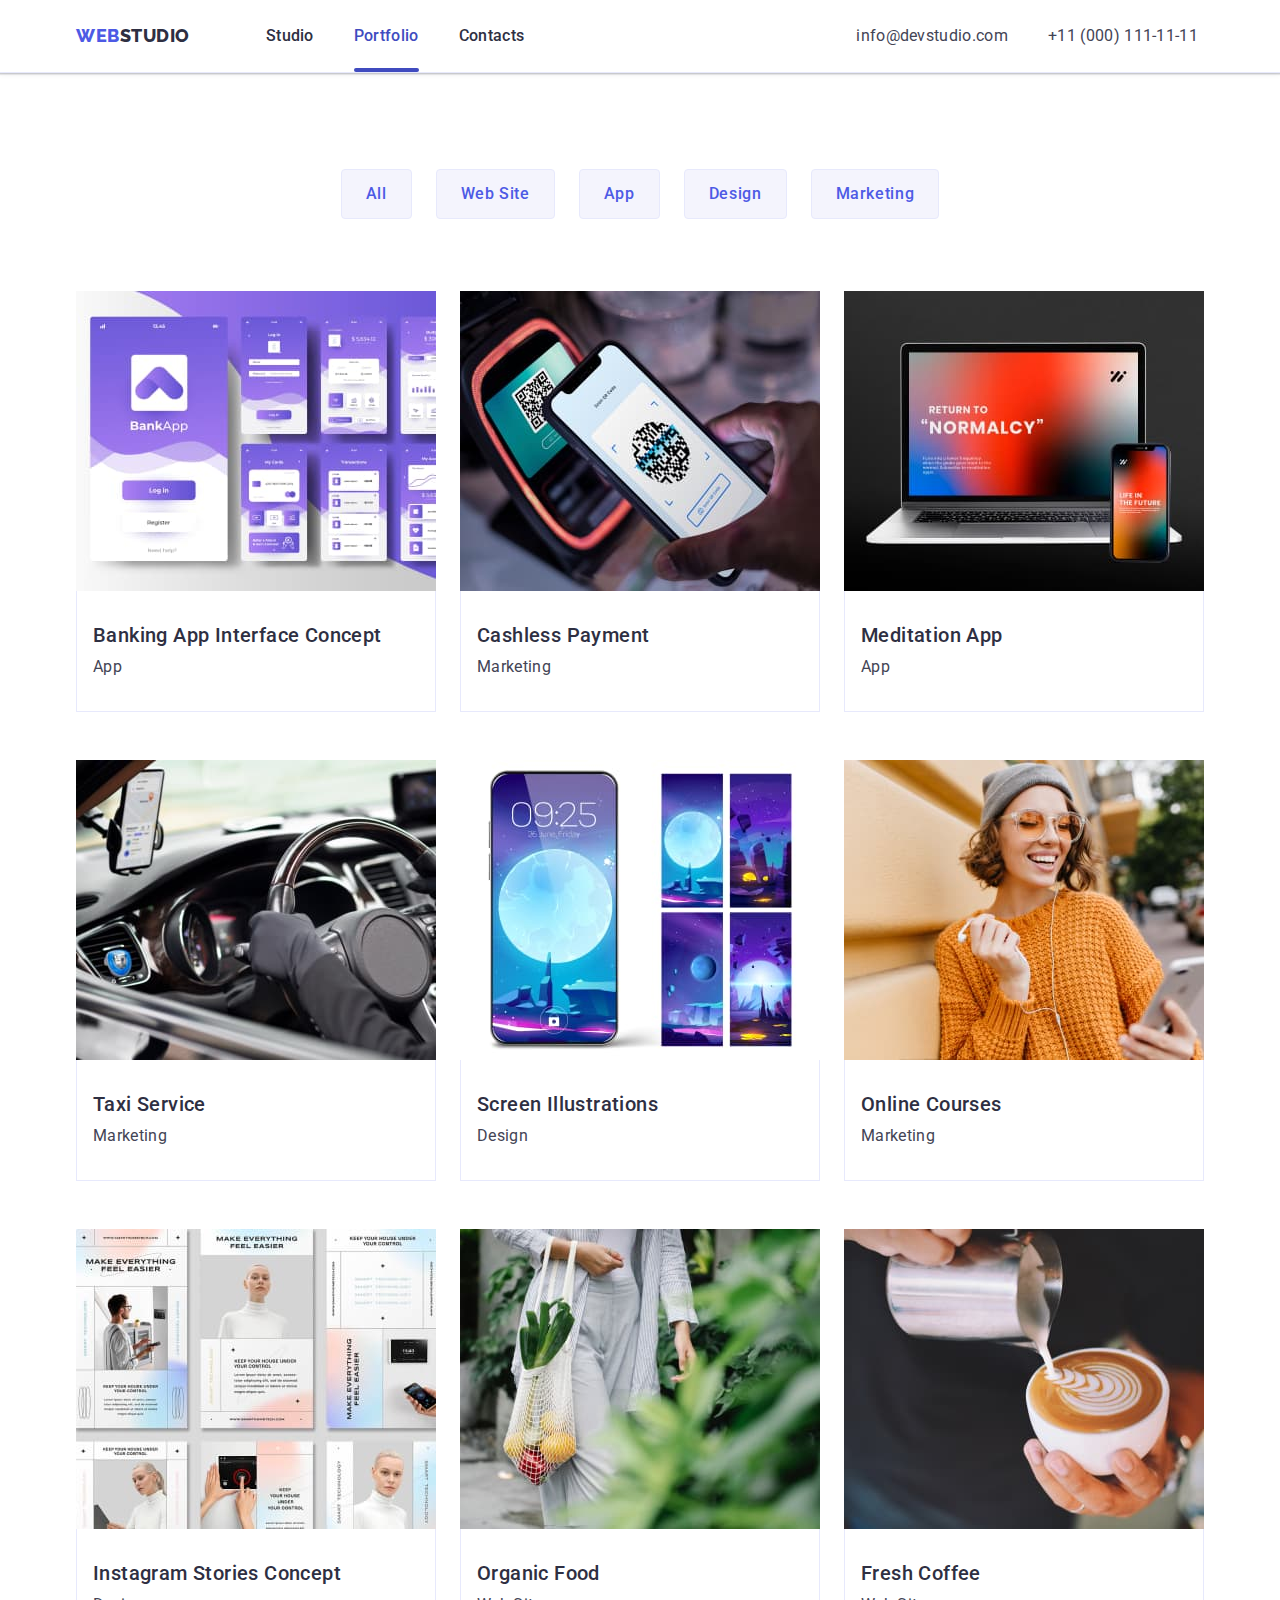
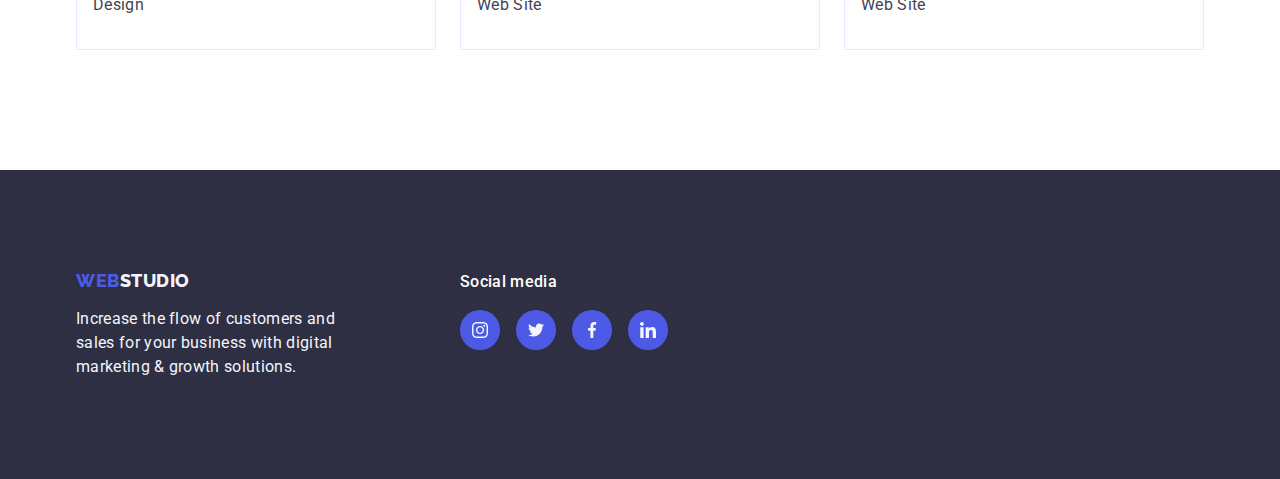
==== portfolio.html @ 92e63051 "Initial commit" ====
<!DOCTYPE html>
<html lang="en">
  <head>
    <meta charset="UTF-8" />
    <meta http-equiv="X-UA-Compatible" content="IE=edge" />
    <meta name="viewport" content="width=device-width, initial-scale=1.0" />
    <title>WebStudio - Best web studio in US</title>
    <!-- fonts -->
    <link rel="preconnect" href="https://fonts.googleapis.com" />
    <link rel="preconnect" href="https://fonts.gstatic.com" crossorigin />
    <link
      rel="stylesheet"
      href="https://cdn.jsdelivr.net/npm/modern-normalize@1.1.0/modern-normalize.min.css"
    />
    <link
      href="https://fonts.googleapis.com/css2?family=Raleway:wght@800&family=Roboto:wght@400;500;700;900&display=swap"
      rel="stylesheet"
    />
    <link rel="stylesheet" href="./css/styles.css" />
  </head>

  <body class="body">
    <!-- header -->

    <header class="header">
      <div class="container header-container">
        <nav class="nav-header">
          <a class="logo link header-logo" href="./index.html"
            >Web<span class="logo-light">Studio</span></a
          >
          <!-- top menu -->

          <ul class="header-list list">
            <li class="header-item">
              <a class="header-link link" href="./index.html">Studio</a>
            </li>

            <li class="header-item">
              <a class="header-link current link" href="./portfolio.html"
                >Portfolio</a
              >
            </li>
            <li class="header-item">
              <a class="header-link link" href="">Contacts</a>
            </li>
          </ul>
        </nav>
        <!-- contacts -->
        <address class="header-contact">
          <ul class="list contact-list">
            <li>
              <a class="header-contact link" href="mailto:info@devstudio.com"
                >info@devstudio.com</a
              >
            </li>
            <li>
              <a class="header-contact link" href="tel:+110001111111"
                >+11 (000) 111-11-11</a
              >
            </li>
          </ul>
        </address>
      </div>
    </header>

    <!-- main -->

    <main>
      <section class="portfolio-section">
        <div class="container">
          <h1 hidden class="filter-head">Web Studio portfolio</h1>
          <!-- btn section -->

          <ul class="list filters-list">
            <li>
              <button class="filters-btn" type="button">All</button>
            </li>
            <li>
              <button class="filters-btn" type="button">Web Site</button>
            </li>
            <li>
              <button class="filters-btn" type="button">App</button>
            </li>
            <li>
              <button class="filters-btn" type="button">Design</button>
            </li>
            <li>
              <button class="filters-btn" type="button">Marketing</button>
            </li>
          </ul>

          <!-- row1 -->

          <ul class="row-list list">
            <li class="row-item">
              <a class="link portfolio-row-link" href="">
                <div class="portfolio-box">
                  <img
                    src="./images/portfolio/row1/banking-app.jpg"
                    alt="Banking App"
                    width="360"
                    height="300"
                  />
                  <div class="overlay-portfolio">
                    <p class="portfolio-slide-text">
                      14 Stylish and User-Friendly App Design Concepts · Task
                      Manager App · Calorie Tracker App · Exotic Fruit Ecommerce App
                      · Cloud Storage App
                    </p>
                  </div>
                </div>
                <div class="portfolio-item">
                  <h2 class="section-undertitle">
                    Banking App Interface Concept
                  </h2>
                  <p class="section-paragraph">App</p>
                </div>
              </a>
            </li>
            <li class="row-item">
              <a class="link portfolio-row-link" href="">
                <div class="portfolio-box">
                  <img
                    src="./images/portfolio/row1/cashless-pay.jpg"
                    alt="Cashless Payment"
                    width="360"
                    height="300"
                  />
                  <div class="overlay-portfolio">
                    <p class="portfolio-slide-text">
                      14 Stylish and User-Friendly App Design Concepts · Task
                      Manager App · Calorie Tracker App · Exotic Fruit Ecommerce App
                      · Cloud Storage App
                    </p>
                  </div>
                </div>
                <div class="portfolio-item">
                  <h2 class="section-undertitle">Cashless Payment</h2>
                  <p class="section-paragraph">Marketing</p>
                </div>
              </a>
            </li>
            <li class="row-item">
              <a class="link portfolio-row-link" href="">
                <div class="portfolio-box">
                  <img
                    src="./images/portfolio/row1/meditation.jpg"
                    alt="Meditation App"
                    width="360"
                    height="300"
                  />
                  <div class="overlay-portfolio">
                    <p class="portfolio-slide-text">
                      14 Stylish and User-Friendly App Design Concepts · Task
                      Manager App · Calorie Tracker App · Exotic Fruit Ecommerce App
                      · Cloud Storage App
                    </p>
                  </div>
                </div>
                <div class="portfolio-item">
                  <h2 class="section-undertitle">Meditation App</h2>
                  <p class="section-paragraph">App</p>
                </div>
              </a>
            </li>

            <!-- row2 -->

            <li class="row-item">
              <a class="link portfolio-row-link" href="">
                <div class="portfolio-box">
                  <img
                    src="./images/portfolio/row2/img-taxi.jpg"
                    alt="Taxi Service"
                    width="360"
                    height="300"
                  />
                  <div class="overlay-portfolio">
                    <p class="portfolio-slide-text">
                      14 Stylish and User-Friendly App Design Concepts · Task
                      Manager App · Calorie Tracker App · Exotic Fruit Ecommerce App
                      · Cloud Storage App
                    </p>
                  </div>
                </div>
                <div class="portfolio-item">
                  <h2 class="section-undertitle">Taxi Service</h2>
                  <p class="section-paragraph">Marketing</p>
                </div>
              </a>
            </li>
            <li class="row-item">
              <a class="link portfolio-row-link" href="">
                <div class="portfolio-box">
                  <img
                    src="./images/portfolio/row2/img-screen-illustrations.jpg"
                    alt="Screen Illustrations"
                    width="360"
                    height="300"
                  />
                  <div class="overlay-portfolio">
                    <p class="portfolio-slide-text">
                      14 Stylish and User-Friendly App Design Concepts · Task
                      Manager App · Calorie Tracker App · Exotic Fruit Ecommerce App
                      · Cloud Storage App
                    </p>
                  </div>
                </div>
                <div class="portfolio-item">
                  <h2 class="section-undertitle">Screen Illustrations</h2>
                  <p class="section-paragraph">Design</p>
                </div>
              </a>
            </li>
            <li class="row-item">
              <a class="link portfolio-row-link" href="">
                <div class="portfolio-box">
                  <img
                    src="./images/portfolio/row2/img-online-courses.jpg"
                    alt="Online Courses"
                    width="360"
                    height="300"
                  />
                  <div class="overlay-portfolio">
                    <p class="portfolio-slide-text">
                      14 Stylish and User-Friendly App Design Concepts · Task
                      Manager App · Calorie Tracker App · Exotic Fruit Ecommerce App
                      · Cloud Storage App
                    </p>
                  </div>
                </div>
                <div class="portfolio-item">
                  <h2 class="section-undertitle">Online Courses</h2>
                  <p class="section-paragraph">Marketing</p>
                </div>
              </a>
            </li>

            <!-- row3 -->

            <li class="row-item">
              <a class="link portfolio-row-link" href="">
                <div class="portfolio-box">
                  <img
                    src="./images/portfolio/row3/img-instagram.jpg"
                    alt="Instagram Stories"
                    width="360"
                    height="300"
                  />
                  <div class="overlay-portfolio">
                    <p class="portfolio-slide-text">
                      14 Stylish and User-Friendly App Design Concepts · Task
                      Manager App · Calorie Tracker App · Exotic Fruit Ecommerce App
                      · Cloud Storage App
                    </p>
                  </div>
                <div class="portfolio-item">
                  <h2 class="section-undertitle">Instagram Stories Concept</h2>
                  <p class="section-paragraph">Design</p>
                </div>
              </a>
            </li>
            <li class="row-item">
              <a class="link portfolio-row-link" href="">
                <div class="portfolio-box">
                  <img
                    src="./images/portfolio/row3/img-organic-food.jpg"
                    alt="Organic Food"
                    width="360"
                    height="300"
                  />
                  <div class="overlay-portfolio">
                    <p class="portfolio-slide-text">
                      14 Stylish and User-Friendly App Design Concepts · Task
                      Manager App · Calorie Tracker App · Exotic Fruit Ecommerce App
                      · Cloud Storage App
                    </p>
                  </div>
                </div>
                <div class="portfolio-item">
                  <h2 class="section-undertitle">Organic Food</h2>
                  <p class="section-paragraph">Web Site</p>
                </div>
              </a>
            </li>
            <li class="row-item">
              <a class="link portfolio-row-link" href="">
                <div class="portfolio-box">
                  <img
                    src="./images/portfolio/row3/img-frash-coffee.jpg"
                    alt="Fresh Coffee"
                    width="360"
                    height="300"
                  />
                  <div class="overlay-portfolio">
                    <p class="portfolio-slide-text">
                      14 Stylish and User-Friendly App Design Concepts · Task
                      Manager App · Calorie Tracker App · Exotic Fruit Ecommerce App
                      · Cloud Storage App
                    </p>
                  </div>
                </div>
                <div class="portfolio-item">
                  <h2 class="section-undertitle">Fresh Coffee</h2>
                  <p class="section-paragraph">Web Site</p>
                </div>
              </a>
            </li>
          </ul>
        </div>
      </section>
    </main>

    <!-- footer -->

    <footer class="footer-main">
      <div class="container footer-container">
        <div class="footer-text">
          <a class="logo link footer-logo" href="./index.html"
            >Web<span class="logo-dark">Studio</span></a
          >
          <p class="footer-paragraph">
            Increase the flow of customers and sales for your business with
            digital marketing & growth solutions.
          </p>
        </div>
        <div class="footer-media">
          <p class="social-media-title">Social media</p>

          <ul class="social-footer-list list">
            <li class="social-items">
              <a
                class="social-link link social-link-footer"
                href=""
                aria-label="instagram icon"
              >
                <svg class="social-icon" width="16" height="16">
                  <use href="/images/icons.svg#instagram"></use>
                </svg>
              </a>
            </li>
            <li class="social-items">
              <a
                class="social-link link social-link-footer"
                href=""
                aria-label="twitter icon"
              >
                <svg class="social-icon" width="16" height="16">
                  <use href="/images/icons.svg#twitter"></use>
                </svg>
              </a>
            </li>
            <li class="social-items">
              <a
                class="social-link link social-link-footer"
                href=""
                aria-label="facebook icon"
              >
                <svg class="social-icon" width="16" height="16">
                  <use href="/images/icons.svg#facebook"></use>
                </svg>
              </a>
            </li>
            <li class="social-items">
              <a
                class="social-link link social-link-footer"
                href=""
                aria-label="linkedin icon"
              >
                <svg class="social-icon" width="16" height="16">
                  <use href="/images/icons.svg#linkedin"></use>
                </svg>
              </a>
            </li>
          </ul>
        </div>
      </div>
    </footer>
  </body>
</html>
---- css/styles.css ----
:root {
  --primary-font: roboto, sans-serif;
  --secondary-font: raleway, sans-serif;
  --main-text-color: #2e2f42;
  --secondary-text-color: #434455;
  --accent-text-color: #404bbf;
  --portfolo-btn-border: #e7e9fc;
  --btn-background-color: #4d5ae5;
  --accent-btn-text-color: #f4f4fd;
  --slow: 250ms;
  --animation: cubic-bezier(0.4, 0, 0.2, 1);
}

/* Reset */

h1,
h2,
h3,
h4,
h5,
h6,
p {
  margin: 0;
  font-size: unset;
}
.link {
  text-decoration: none;
  color: currentColor;
}
.list {
  margin: 0;
  padding: 0;
  list-style: none;
}
img {
  display: block;
  max-width: 100%;
  height: auto;
}

/* Reset end */

/* base styles */
.body {
  font-family: 'Roboto', sans-serif;
  font-weight: 500;
  font-size: 16px;
  line-height: 1.37;
  color: var(--secondary-text-color);
  background-color: white;
}

.container {
  width: 1158px;
  padding: 0 15px;
  margin-top: 0;
  margin-bottom: 0;
  margin-left: auto;
  margin-right: auto;
}

.section-title {
  font-weight: 700;
  font-size: 36px;
  line-height: 1.11;
  text-align: center;
  letter-spacing: 0.02em;
  text-transform: capitalize;
  color: var(--main-text-color);
}

.section-undertitle {
  font-weight: 500;
  margin-bottom: 8px;
  font-size: 20px;
  line-height: 1.2;
  letter-spacing: 0.02em;
  color: var(--main-text-color);
}
.section-paragraph {
  font-weight: 400;
  font-size: 16px;
  line-height: 1.5;
  letter-spacing: 0.02em;
  color: var(--secondary-text-color);
}
/* base styles end */

/* header */

.header {
  border-bottom: 1px solid #e7e9fc;
  box-shadow: 0px 2px 1px rgba(46, 47, 66, 0.08),
    0px 1px 1px rgba(46, 47, 66, 0.16), 0px 1px 6px rgba(46, 47, 66, 0.08);
}

.header-container {
  display: flex;
  align-items: center;
}
.nav-header {
  display: flex;
  align-items: center;
}

.logo {
  font-family: 'Raleway', sans-serif;

  font-weight: 800;
  font-size: 18px;
  line-height: 1.17;

  letter-spacing: 0.03em;
  text-transform: uppercase;
  color: var(--btn-background-color);
}

.header-logo {
  margin-right: 76px;
  padding: 24px 0;
}

.logo-light {
  color: var(--main-text-color);
}
.logo-dark {
  color: #f4f4fd;
}

.header-list {
  display: flex;
  gap: 40px;
  margin-right: 332px;
}

.header-link {
  position: relative;

  padding: 24px 0;
  display: block;

  line-height: 1.5;
  letter-spacing: 0.02em;

  color: var(--main-text-color);

  transition: color var(--slow) var(--animation);
}
.current,
.header-link:hover,
.header-link:focus {
  color: var(--accent-text-color);
}

.header-link::after {
  content: '';
  position: absolute;
  bottom: 0;
  left: 0;
  display: block;
  width: 100%;
  height: 4px;
  border-radius: 2px;
  background-color: transparent;

  transition: background-color var(--slow) var(--animation);
}

.current.header-link::after
{
  background-color: var(--accent-text-color);
}

.header-contact {
  font-family: var(--primary-font);
  font-style: normal;
  font-weight: 400;
  font-size: 16px;
  line-height: 1.5;
  letter-spacing: 0.02em;

  color: var(--secondary-text-color);

  transition: color var(--slow) var(--animation);
}

.contact-list {
  display: flex;
  gap: 40px;
}

.header-contact:hover,
.header-contact:focus {
  color: var(--accent-text-color);
}

/* hero */
.hero-section {
  max-width: 1440px;
  margin-left: auto;
  margin-right: auto;
  padding-top: 188px;
  padding-bottom: 188px;

  background-repeat: no-repeat;
  background-position: center;
  background-size: cover;
  background-image: linear-gradient(
      rgba(46, 47, 66, 0.7),
      rgba(46, 47, 66, 0.7)
    ),
    url(../images/hero-section/people-office.jpg);
}

.hero-head {
  font-weight: 700;
  font-size: 56px;
  line-height: 1.07;
  letter-spacing: 0.02em;

  display: block;
  text-align: center;
  max-width: 496px;
  margin-left: auto;
  margin-right: auto;
  margin-bottom: 48px;

  color: white;
}

.hero-btn {
  font-family: inherit;
  font-weight: 500;
  font-size: 16px;
  line-height: 1.5;
  letter-spacing: 0.04em;

  display: block;
  min-width: 169px;
  min-height: 56px;
  padding: 16px 32px;
  margin-left: auto;
  margin-right: auto;

  color: white;
  background: var(--btn-background-color);
  cursor: pointer;
  border-radius: 4px;
  border: none;

  transition: background-color var(--slow) var(--animation),
    box-shadow var(--slow) var(--animation),
    border-radius var(--slow) var(--animation);
}
.hero-btn:hover,
.hero-btn:focus {
  background-color: var(--accent-text-color);
  box-shadow: 0px 4px 4px rgba(0, 0, 0, 0.15);
  border-radius: 4px;
}

/* features */
.features-title {
  margin-bottom: 8px;
}
.section-features {
  padding: 120px 0;
}
.features-list {
  display: flex;
  gap: 24px;
}
.features-item {
  width: 264px;
}

.features-link {
  display: flex;
  width: 264px;
  height: 112px;
  background: #f4f4fd;
  border-radius: 4px;
  margin-bottom: 8px;
  align-items: center;
  justify-content: center;
}

/* what are  */

.what-are-section {
  padding-bottom: 120px;
}
.what-are-title {
  margin-bottom: 72px;
}

.what-are-list {
  display: flex;
  gap: 24px;
}

.what-are-item {
  width: calc((100%- (24px * 2)) / 3);
}

/* our team */

.team-section {
  background-color: #f4f4fd;
  padding-top: 120px;
  padding-bottom: 120px;
}

.team-title {
  margin-bottom: 72px;
}

.team-list {
  display: flex;
  gap: 24px;

  width: calc((100%- (24 * 3)) / 4);
}
.team-item {
  background-color: white;
  border-radius: 0px 0px 4px 4px;
  box-shadow: 0px 1px 6px rgba(46, 47, 66, 0.08),
    0px 1px 1px rgba(46, 47, 66, 0.16), 0px 2px 1px rgba(46, 47, 66, 0.08);
  border-radius: 0px 0px 4px 4px;
}
.team-head {
  text-align: center;
}
.team-paragraph {
  text-align: center;
  margin-bottom: 8px;
}

.team-person {
  padding: 32px 0;
}

.social-list {
  display: flex;
  gap: 24px;
  justify-content: center;
}

.social-link {
  display: flex;
  justify-content: center;
  align-items: center;
  width: 40px;
  height: 40px;
  border-radius: 50%;
  background-color: var(--btn-background-color);
  color: var(--accent-btn-text-color);

  transition: background-color var(--slow) var(--animation),
  border-color var(--slow) var(--animation);
}

.social-link-team:hover,
.social-link-team:focus {
  background-color: var(--accent-text-color);
  border-color: var(--accent-text-color);
}

.social-icon {
  fill: currentColor;
}

/* customers */

.customers-section {
  padding-top: 120px;
  padding-bottom: 120px;
}

.customers-title {
  line-height: 1.1;
  margin-bottom: 72px;
}
.customers-list {
  display: flex;
  justify-content: center;
  align-items: center;
  gap: 24px;
}
.customers-item {
  width: calc((100% - 120px) / 6);
  height: 88px;
}
.customers-link {
  display: flex;
  justify-content: center;
  align-items: center;

  height: 88px;
  border: 1px solid #8e8f99;
  border-radius: 4px;
  border: 1px solid #8e8f99;
  border-radius: 4px;
  color: #8e8f99;

  transition: color var(--slow) var(--animation),
  border-color var(--slow) var(--animation);
}

.customers-link:hover,
.customers-link:focus {
  color: var(--accent-text-color);
  border-color: var(--accent-text-color);
}

.customer-icon {
  fill: currentColor;
}

/* footer */
.footer-main {
  background-color: var(--main-text-color);
  padding-bottom: 100px;
  padding-top: 100px;
}

.footer-text {
  margin-right: 120px;
}

.footer-container {
  display: flex;
  align-items: baseline;
}

.footer-logo {
  display: inline-block;

  margin-bottom: 16px;
}
.footer-paragraph {
  font-weight: 400;
  font-size: 16px;
  line-height: 1.5;
  letter-spacing: 0.02em;
  color: var(--accent-btn-text-color);
  width: 264px;
  display: block;
}

.footer-media {
  width: 208px;
  display: block;
}
.social-media-title {
  font-weight: 500;
  font-size: 16px;
  line-height: 1.5;
  letter-spacing: 0.02em;
  color: #ffffff;
  margin-bottom: 16px;
}

.social-footer-list {
  display: flex;
  gap: 16px;
  justify-content: center;
}

.social-link-footer {
  
  transition: background-color var(--slow) var(--animation),
  border-color var(--slow) var(--animation);
}

.social-link-footer:hover,
.social-link-footer:focus {
  background-color: #31d0aa;
  border-color: #31d0aa;
}



/* portfolio */

.portfolio-section {
  padding: 96px 0 120px;
}

/* felters */
.filter-head {
  font-size: 16px;
  line-height: 1;
}

.filters-list {
  margin-bottom: 72px;
  display: flex;
  justify-content: center;
  gap: 24px;
  flex-wrap: nowrap;
}
.filters-btn {
  padding: 12px 24px;
  justify-content: center;
  box-sizing: border-box;
  flex-wrap: nowrap;

  font-family: inherit;
  font-weight: 500;
  font-size: 16px;
  line-height: 1.5;
  letter-spacing: 0.04em;

  color: var(--btn-background-color);
  background-color: var(--accent-btn-text-color);

  border: 1px solid var(--portfolo-btn-border);
  border-radius: 4px;

  cursor: pointer;

  transition: color var(--slow) var(--animation),
    background-color var(--slow) var(--animation),
    box-shadow var(--slow) var(--animation),
    border-color  var(--slow) var(--animation);
}

.filters-btn:hover,
.filters-btn:focus {
  background-color: var(--accent-text-color);
  color: white;
  border-color: var(--accent-text-color);
  box-shadow: 0px 3px 1px rgba(0, 0, 0, 0.1), 0px 2px 1px rgba(0, 0, 0, 0.08),
    0px 2px 2px rgba(0, 0, 0, 0.12);
}


/* row list */

.row-list {
  display: flex;
  flex-wrap: wrap;
  row-gap: 48px;
  column-gap: 24px;
}

.row-item {
  max-width: calc((100%- (24px * 2)) / 3);
}

.row-item:hover .overlay-portfolio {
  transform: translateY(0%);
}

.portfolio-item {
  padding: 32px 16px;
  gap: 8px;
  border: 1px solid #e7e9fc;
  border-top: none;
}

.portfolio-box {
  position: relative;
  display: block;
  overflow: hidden;
  
}

.overlay-portfolio {
  position: absolute;
  transform: translateY(100%);
  
  padding: 40px 32px;
  top: 0px;
  left: 0px;
  width: 100%;
  height: 100%;

  background-color: var(--btn-background-color);

  transition: transform var(--slow) var(--animation);
  
}

.portfolio-slide-text {
  

  font-weight: 400;
  font-size: 16px;
  line-height: 1.5;
  letter-spacing: 0.02em;

  color: var(--accent-btn-text-color);

  }

.portfolio-row-link {
  display: block;
  transition: box-shadow var(--slow) var(--animation);
}

.portfolio-row-link:hover {
  box-shadow: 0px 1px 6px rgba(46, 47, 66, 0.08),
    0px 1px 1px rgba(46, 47, 66, 0.16), 0px 2px 1px rgba(46, 47, 66, 0.08);
}

.portfolio-row-link:focus {
  box-shadow: 0px 1px 6px rgba(46, 47, 66, 0.08),
    0px 1px 1px rgba(46, 47, 66, 0.16), 0px 2px 1px rgba(46, 47, 66, 0.08);
}

/* modal-window */
.modal-window-overlay {
  position: fixed;
  top: 0px;
  left: 0px;    
  width: 100%;
  height: 100%; 
   
  opacity: 1;
    
  background-color: rgba(46, 47, 66, 0.4);
  
  
  transition: opacity var(--slow) var(--animation),
    visibility var(--slow) var(--animation);
}

.modal-window-overlay.is-hidden {
  opacity: 0;
  visibility: hidden;
  pointer-events: none;
}

.modal-window {
  width: 408px;
  min-height: 576px;
  position: absolute;
  z-index: 3;
  left: 50%;
  top: 50%;
  transform: translateX(-50%) translateY(-50%) scale(1);
  background-color: #fcfcfc;
  box-shadow: 0px 1px 1px rgba(0, 0, 0, 0.14), 0px 1px 3px rgba(0, 0, 0, 0.12),
    0px 2px 1px rgba(0, 0, 0, 0.2);
  border-radius: 4px;
  
  
  transition: opacity var(--slow) var(--animation),
  visibility var(--slow) var(--animation);

}

.modal-window-overlay.is-hidden.modal-window {
  transition: opacity var(--slow) var(--animation),
    visibility var(--slow) var(--animation);
}

.modal-btn {
 
  position: absolute;
  top: 24px;
  right: 24px;
  width: 24px;
  height: 24px;
  font-size: 0px;

  display: block;
  justify-content: center;
  align-items: center;

  border: 1px solid rgba(0, 0, 0, 0.1);
  border-radius: 50%;
  background-color: #e7e9fc;

  fill: var(--main-text-color);
  cursor: pointer;
}
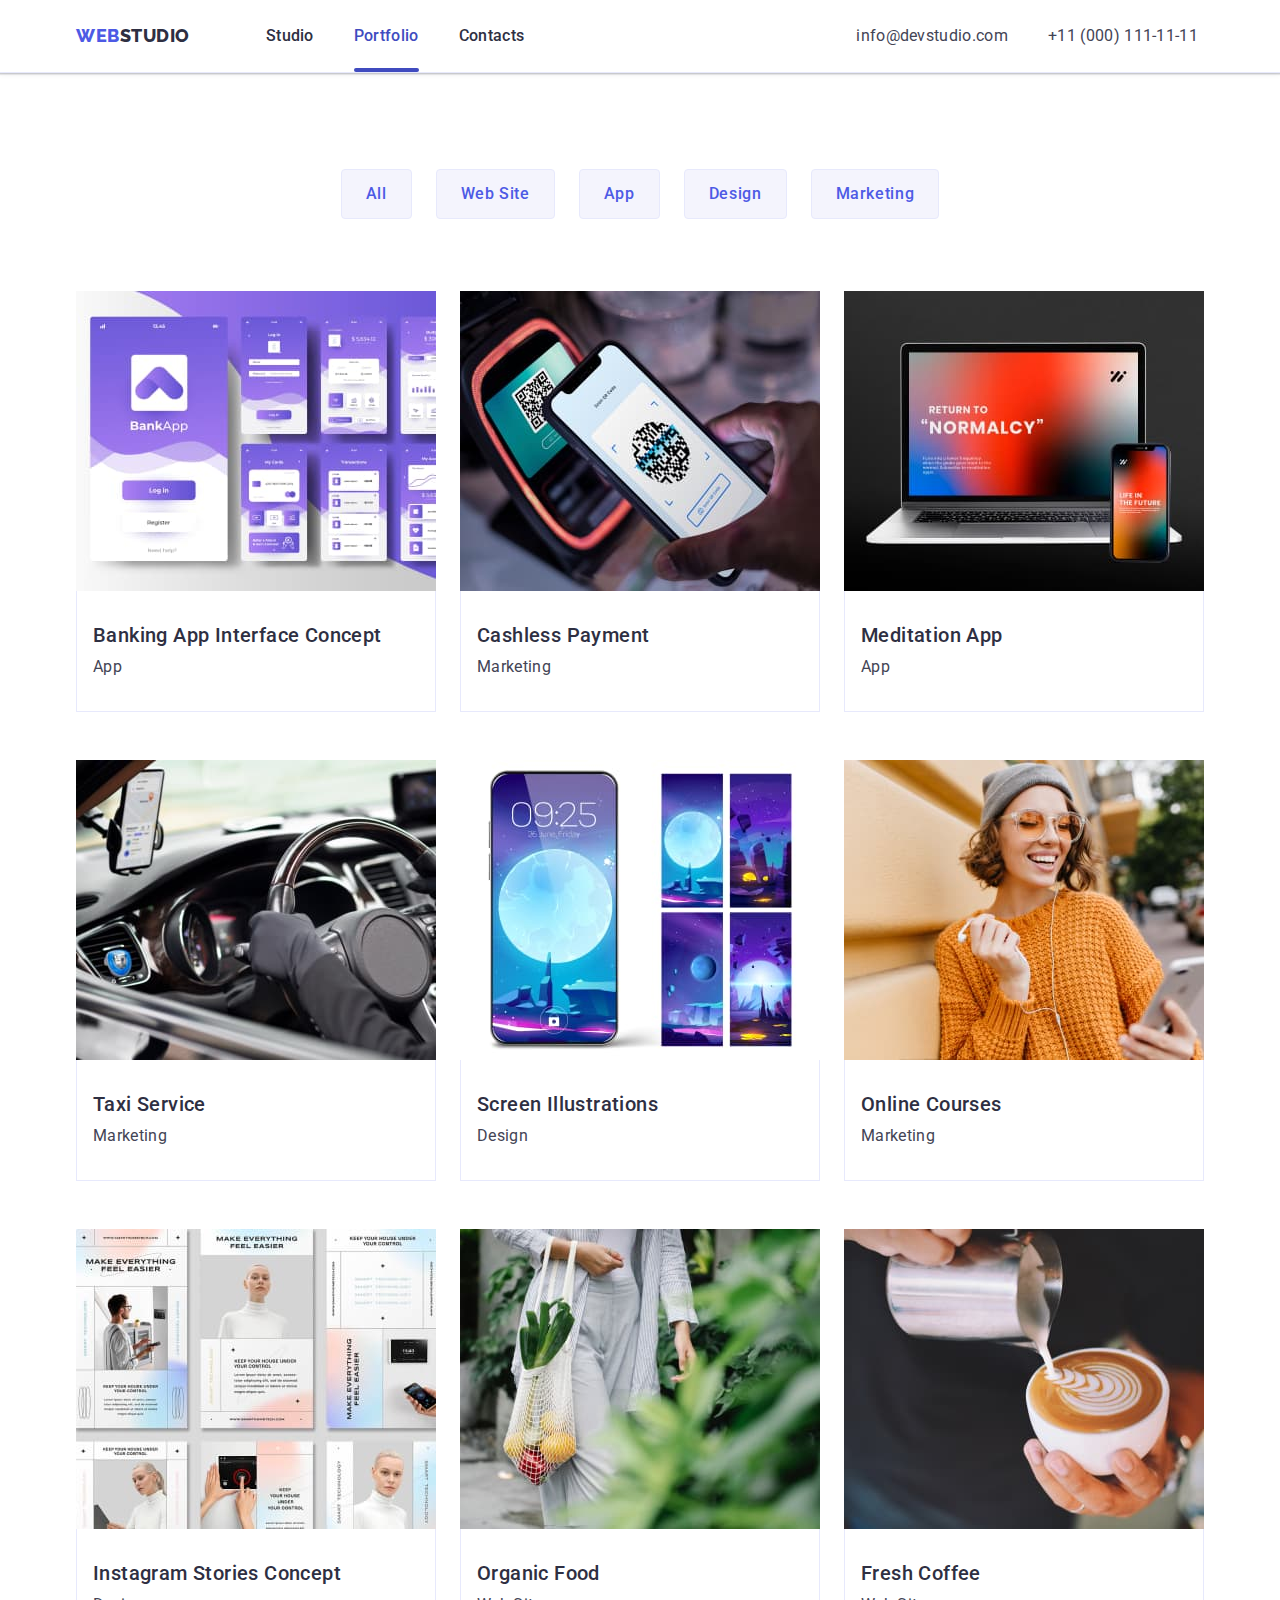
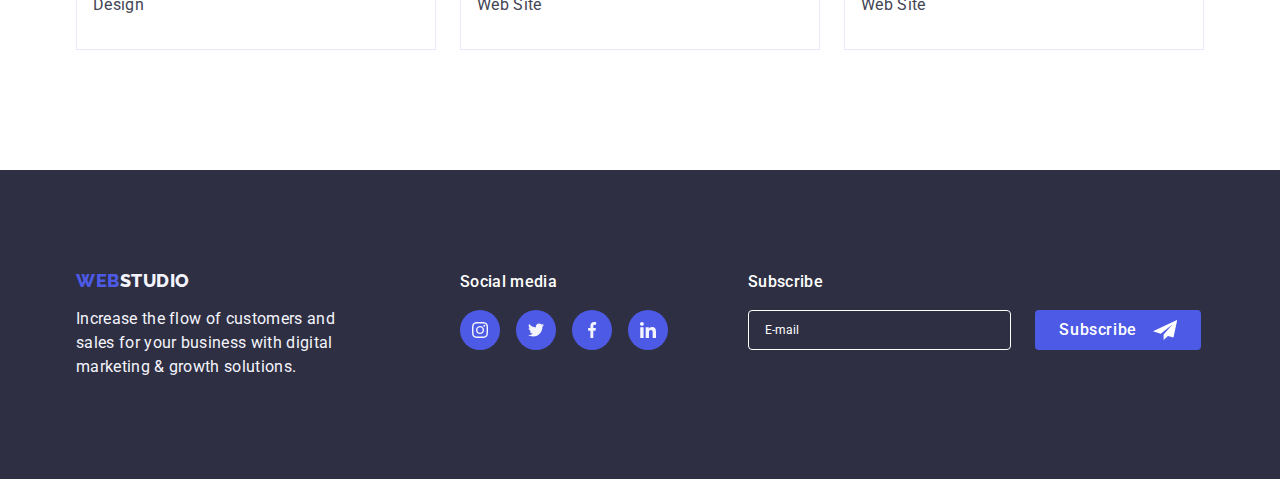
==== commit c9cc0857: "HW6-5" ====
--- a/portfolio.html
+++ b/portfolio.html
@@ -325,7 +325,7 @@
           </p>
         </div>
         <div class="footer-media">
-          <p class="social-media-title">Social media</p>
+          <p class="footer-title">Social media</p>
 
           <ul class="social-footer-list list">
             <li class="social-items">
@@ -374,6 +374,27 @@
             </li>
           </ul>
         </div>
+
+        <div class="subscribe-block">
+                    
+          <form class="subscribe-form" name="subscribe-form">
+
+            <p class="subscribe-title-wrapper">
+              <label class="footer-title" for="subscribe-email" >Subscribe</label>
+            </p>
+            
+            <div class="subscription-form-wrapper">              
+              <input class="subscribe-input" type="email" name="subscribe-email" placeholder="E-mail">
+
+              <button class="general-btn subscribe-btn" type="submit"><span>Subscribe</span>
+                <svg class="subscribe-btn-icon" width="24" height="24">
+                <use href="./images/icons.svg#icon-icon-send"></use>
+              </svg>
+            </button>
+          </div>
+          </form>
+        
+      </div>
       </div>
     </footer>
   </body>
--- a/css/styles.css
+++ b/css/styles.css
@@ -84,6 +84,31 @@
   letter-spacing: 0.02em;
   color: var(--secondary-text-color);
 }
+
+.general-btn {
+  font-family: inherit;
+  font-weight: 500;
+  font-size: 16px;
+  line-height: 1.5;
+  letter-spacing: 0.04em;
+
+  color: white;
+  background: var(--btn-background-color);
+  cursor: pointer;
+  border-radius: 4px;
+  border: none;
+
+  transition: background-color var(--slow) var(--animation),
+    box-shadow var(--slow) var(--animation),
+    border-radius var(--slow) var(--animation);
+}
+.general-btn:hover,
+.general-btn:focus {
+  background-color: var(--accent-text-color);
+  box-shadow: 0px 4px 4px rgba(0, 0, 0, 0.15);
+  border-radius: 4px;
+}
+
 /* base styles end */
 
 /* header */
@@ -166,8 +191,7 @@
   transition: background-color var(--slow) var(--animation);
 }
 
-.current.header-link::after
-{
+.current.header-link::after {
   background-color: var(--accent-text-color);
 }
 
@@ -229,34 +253,12 @@
 }
 
 .hero-btn {
-  font-family: inherit;
-  font-weight: 500;
-  font-size: 16px;
-  line-height: 1.5;
-  letter-spacing: 0.04em;
-
   display: block;
   min-width: 169px;
   min-height: 56px;
   padding: 16px 32px;
   margin-left: auto;
   margin-right: auto;
-
-  color: white;
-  background: var(--btn-background-color);
-  cursor: pointer;
-  border-radius: 4px;
-  border: none;
-
-  transition: background-color var(--slow) var(--animation),
-    box-shadow var(--slow) var(--animation),
-    border-radius var(--slow) var(--animation);
-}
-.hero-btn:hover,
-.hero-btn:focus {
-  background-color: var(--accent-text-color);
-  box-shadow: 0px 4px 4px rgba(0, 0, 0, 0.15);
-  border-radius: 4px;
 }
 
 /* features */
@@ -357,7 +359,7 @@
   color: var(--accent-btn-text-color);
 
   transition: background-color var(--slow) var(--animation),
-  border-color var(--slow) var(--animation);
+    border-color var(--slow) var(--animation);
 }
 
 .social-link-team:hover,
@@ -404,7 +406,7 @@
   color: #8e8f99;
 
   transition: color var(--slow) var(--animation),
-  border-color var(--slow) var(--animation);
+    border-color var(--slow) var(--animation);
 }
 
 .customers-link:hover,
@@ -451,8 +453,9 @@
 .footer-media {
   width: 208px;
   display: block;
-}
-.social-media-title {
+  margin-right: 80px;
+}
+.footer-title {
   font-weight: 500;
   font-size: 16px;
   line-height: 1.5;
@@ -468,9 +471,8 @@
 }
 
 .social-link-footer {
-  
   transition: background-color var(--slow) var(--animation),
-  border-color var(--slow) var(--animation);
+    border-color var(--slow) var(--animation);
 }
 
 .social-link-footer:hover,
@@ -479,7 +481,64 @@
   border-color: #31d0aa;
 }
 
-
+.subscribe-block {
+  display: block;
+  width: 453px;
+}
+
+.subscribe-form {
+}
+
+.subscribe-title-wrapper {
+  margin-bottom: 16px;
+}
+.subscription-form-wrapper {
+  position: relative;
+  display: flex;
+  gap: 24px;
+}
+
+.subscribe-label {
+}
+.subscribe-input {
+  width: 264px;
+  height: 40px;
+
+  padding-left: 16px;
+  background-color: var(--main-text-color);
+  border: 1px solid #ffffff;
+  /* filter: drop-shadow(0px 4px 4px rgba(0, 0, 0, 0.15)); */
+  border-radius: 4px;
+  outline: transparent;
+
+  font-family: 'Roboto';
+  font-style: normal;
+  font-weight: 400;
+  font-size: 12px;
+  line-height: 2;
+  color: #ffffff;
+}
+
+.subscribe-input::placeholder {
+  font-family: 'Roboto';
+  font-style: normal;
+  font-weight: 400;
+  font-size: 12px;
+  line-height: 2;
+  color: #ffffff;
+  /* padding-left: 16px; */
+}
+.subscribe-btn {
+  display: flex;
+  flex-direction: row;
+  justify-content: flex-start;
+  align-items: center;
+  padding: 8px 24px;
+  gap: 16px;
+}
+
+.subscribe-btn-icon {
+}
 
 /* portfolio */
 
@@ -523,7 +582,7 @@
   transition: color var(--slow) var(--animation),
     background-color var(--slow) var(--animation),
     box-shadow var(--slow) var(--animation),
-    border-color  var(--slow) var(--animation);
+    border-color var(--slow) var(--animation);
 }
 
 .filters-btn:hover,
@@ -535,7 +594,6 @@
     0px 2px 2px rgba(0, 0, 0, 0.12);
 }
 
-
 /* row list */
 
 .row-list {
@@ -564,13 +622,12 @@
   position: relative;
   display: block;
   overflow: hidden;
-  
 }
 
 .overlay-portfolio {
   position: absolute;
   transform: translateY(100%);
-  
+
   padding: 40px 32px;
   top: 0px;
   left: 0px;
@@ -580,20 +637,16 @@
   background-color: var(--btn-background-color);
 
   transition: transform var(--slow) var(--animation);
-  
 }
 
 .portfolio-slide-text {
-  
-
   font-weight: 400;
   font-size: 16px;
   line-height: 1.5;
   letter-spacing: 0.02em;
 
   color: var(--accent-btn-text-color);
-
-  }
+}
 
 .portfolio-row-link {
   display: block;
@@ -614,15 +667,14 @@
 .modal-window-overlay {
   position: fixed;
   top: 0px;
-  left: 0px;    
+  left: 0px;
   width: 100%;
-  height: 100%; 
-   
+  height: 100%;
+
   opacity: 1;
-    
+
   background-color: rgba(46, 47, 66, 0.4);
-  
-  
+
   transition: opacity var(--slow) var(--animation),
     visibility var(--slow) var(--animation);
 }
@@ -645,11 +697,9 @@
   box-shadow: 0px 1px 1px rgba(0, 0, 0, 0.14), 0px 1px 3px rgba(0, 0, 0, 0.12),
     0px 2px 1px rgba(0, 0, 0, 0.2);
   border-radius: 4px;
-  
-  
+
   transition: opacity var(--slow) var(--animation),
-  visibility var(--slow) var(--animation);
-
+    visibility var(--slow) var(--animation);
 }
 
 .modal-window-overlay.is-hidden.modal-window {
@@ -658,7 +708,6 @@
 }
 
 .modal-btn {
- 
   position: absolute;
   top: 24px;
   right: 24px;
@@ -676,4 +725,176 @@
 
   fill: var(--main-text-color);
   cursor: pointer;
-}
+  transition: background-color var(--slow) var(--animation),
+    border-color var(--slow) var(--animation), fill var(--slow) var(--animation);
+}
+
+.modal-btn:hover,
+.modal-btn:focus {
+  background-color: var(--accent-text-color);
+  border-color: var(--accent-text-color);
+  fill: #fff;
+}
+
+.modal-head {
+  display: block;
+  text-align: center;
+  margin-top: 72px;
+  margin-bottom: 16px;
+
+  font-size: 16px;
+  line-height: 1.5;
+  color: var(--main-text-color);
+}
+
+.modal-form {
+  display: block;
+  margin: 0 auto;
+  width: 360px;
+}
+.contact-label {
+  font-family: 'Roboto';
+  font-style: normal;
+  font-weight: 400;
+  font-size: 12px;
+  line-height: 1.17;
+  letter-spacing: 0.04em;
+  margin-bottom: 4px;
+
+  color: #8e8f99;
+}
+.input-modal {
+  position: relative;
+  margin-bottom: 8px;
+}
+.input-modal-field {
+  width: 100%;
+  height: 40px;
+
+  border: 1px solid rgba(46, 47, 66, 0.4);
+  border-radius: 4px;
+  padding-left: 38px;
+  outline: transparent;
+  transition: border-color var(--slow) var(--animation);
+}
+
+.input-modal-field:focus {
+  border-color: var(--btn-background-color);
+}
+
+.input-icon {
+  position: absolute;
+  left: 19px;
+  top: 50%;
+  transform: translateY(-50%);
+  pointer-events: none;
+
+  transition: fill var(--slow) var(--animation);
+}
+
+.input-modal-field:focus + .input-icon {
+  fill: var(--btn-background-color);
+}
+
+.comment-window {
+  width: 100%;
+  height: 120px;
+  margin-bottom: 16px;
+
+  padding: 8px 16px;
+
+  border: 1px solid rgba(46, 47, 66, 0.4);
+  border-radius: 4px;
+  resize: none;
+  outline: transparent;
+
+  font-family: 'Roboto';
+  font-style: normal;
+  font-weight: 400;
+  font-size: 12px;
+  line-height: 1.17;
+
+  letter-spacing: 0.04em;
+
+  transition: fill var(--slow) var(--animation);
+}
+
+.comment-window::placeholder {
+  font-family: 'Roboto';
+  font-style: normal;
+  font-weight: 400;
+  font-size: 12px;
+  line-height: 1.17;
+
+  letter-spacing: 0.04em;
+
+  color: rgba(46, 47, 66, 0.4);
+}
+
+.comment-window:focus {
+  border-color: var(--btn-background-color);
+}
+
+.modal-privacy-container {
+  position: relative;
+}
+
+.modal-privacy {
+  display: flex;
+  justify-content: flex-start;
+  align-items: center;
+  gap: 8px;
+  margin-bottom: 24px;
+}
+
+.modal-privacy-checkbox {
+  appearance: none;
+  height: 16px;
+  width: 16px;
+  border: 1px solid rgba(46, 47, 66, 0.4);
+  border-radius: 2px;
+
+  transition: border-color var(--slow) var(--animation),
+    background-color var(--slow) var(--animation);
+}
+
+.modal-privacy-checkbox:checked {
+  background-color: var(--accent-text-color);
+  border-color: var(--accent-text-color);
+}
+
+.modal-privacy-checkbox-icon {
+  position: absolute;
+  left: -357px;
+  opacity: 0;
+  transition: opacity var(--slow) var(--animation);
+}
+
+.modal-privacy-checkbox:checked + .modal-privacy-checkbox-icon {
+  opacity: 1;
+}
+
+.modal-privacy-text {
+  font-family: 'Roboto';
+  font-style: normal;
+  font-weight: 400;
+  font-size: 12px;
+  line-height: 1.17;
+  letter-spacing: 0.04em;
+
+  color: #8e8f99;
+}
+
+.privacy-text-link {
+  color: var(--btn-background-color);
+}
+
+.modal-send-btn {
+  display: block;
+  min-width: 169px;
+  min-height: 56px;
+  padding: 16px 32px;
+  margin-left: auto;
+  margin-right: auto;
+  margin-bottom: 24px;
+}
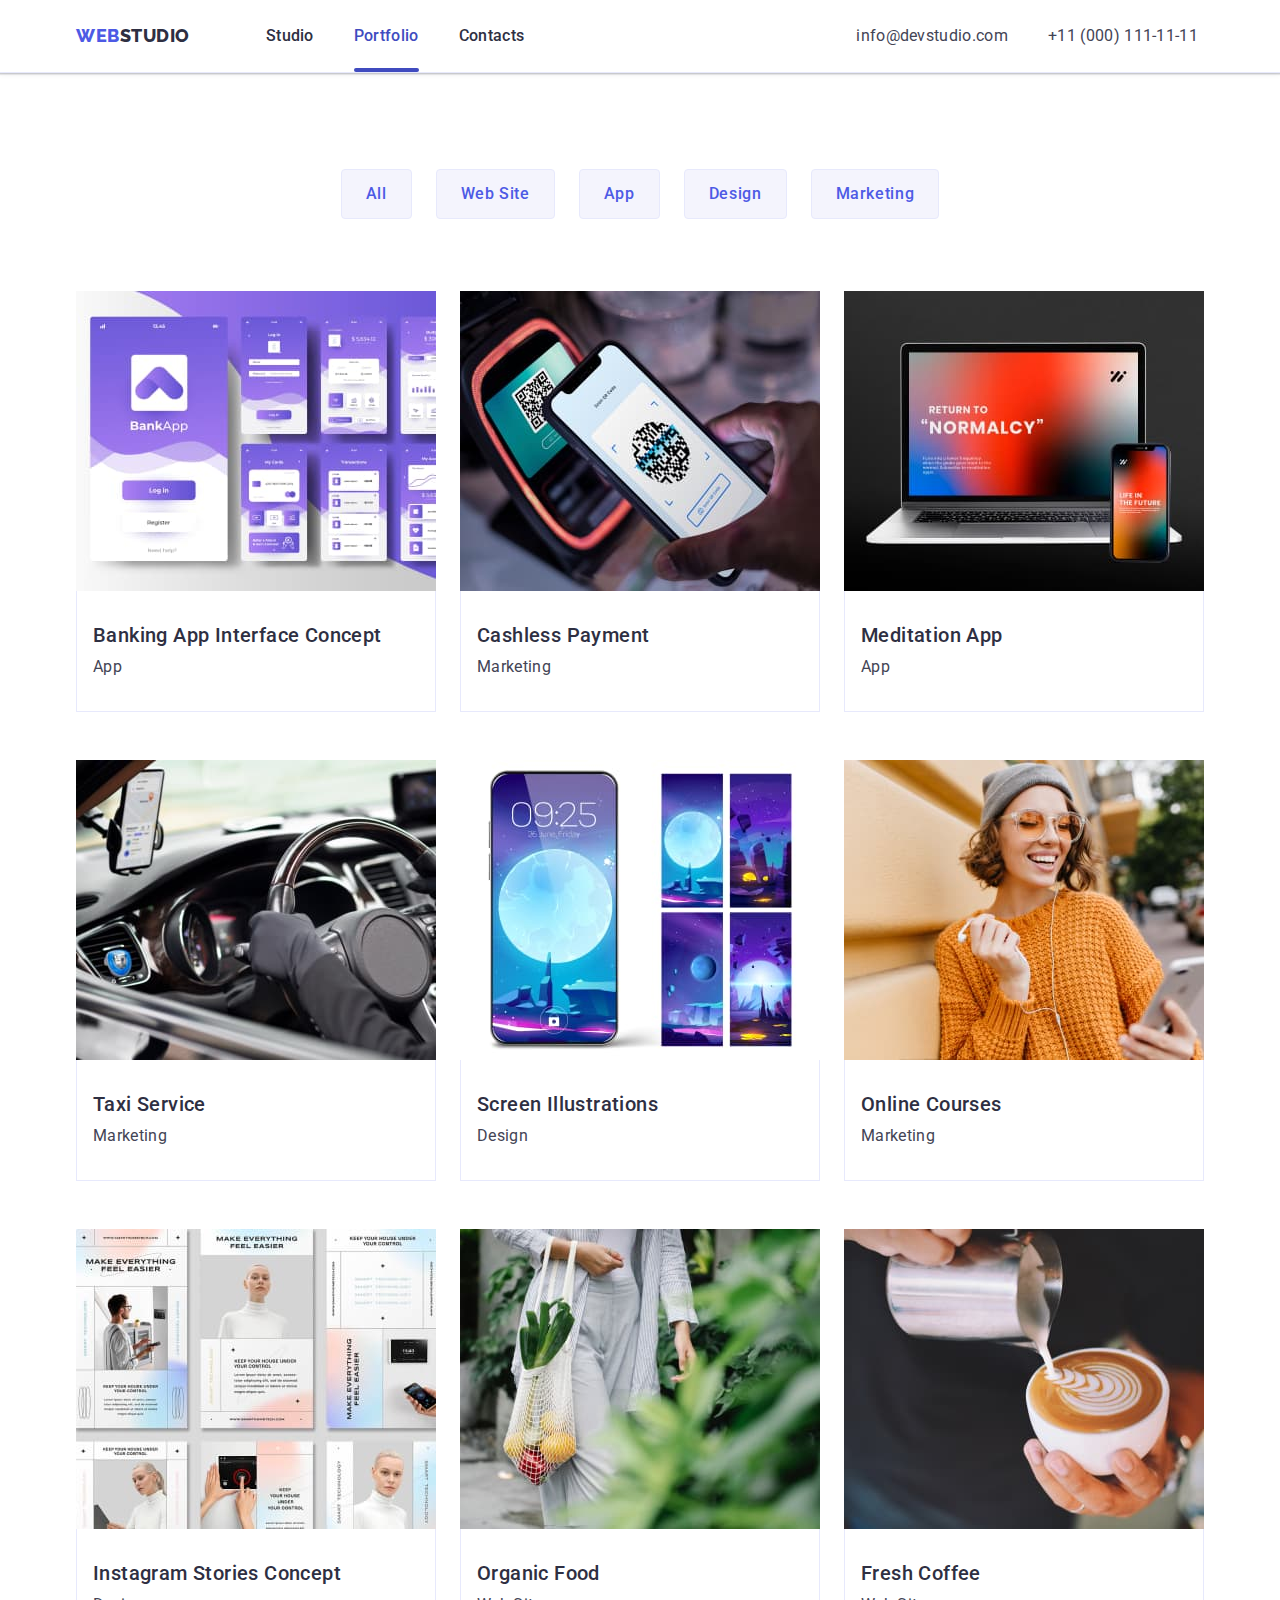
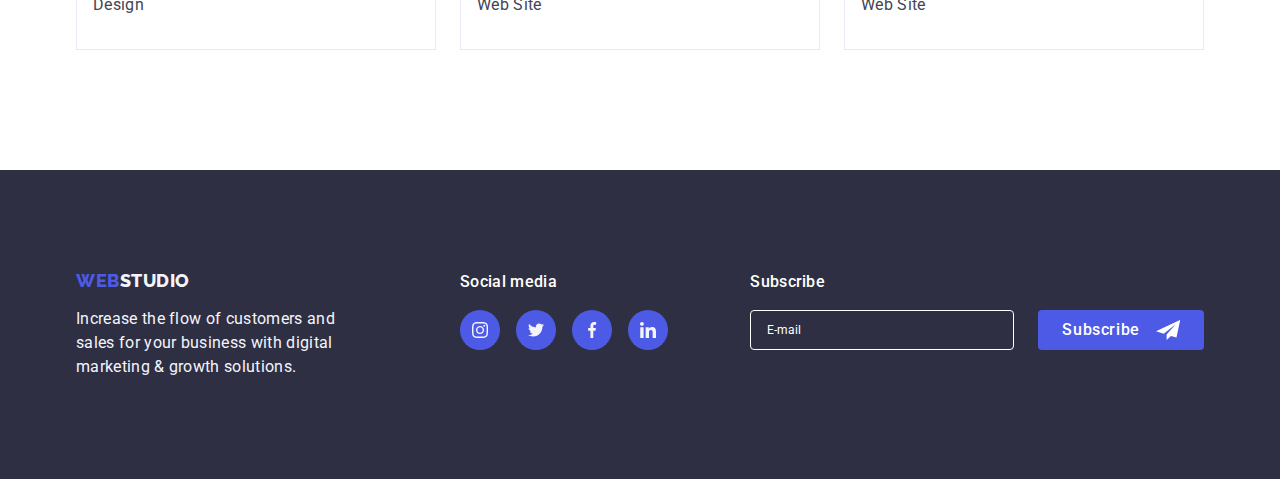
==== commit 97039650: "HW6-10" ====
--- a/portfolio.html
+++ b/portfolio.html
@@ -254,6 +254,7 @@
                       · Cloud Storage App
                     </p>
                   </div>
+                </div>
                 <div class="portfolio-item">
                   <h2 class="section-undertitle">Instagram Stories Concept</h2>
                   <p class="section-paragraph">Design</p>
@@ -374,27 +375,24 @@
             </li>
           </ul>
         </div>
-
         <div class="subscribe-block">
-                    
+          <p class="subscribe-title-wrapper">
+            <label class="footer-title" for="subscribe-email" >Subscribe</label>
+          </p>
           <form class="subscribe-form" name="subscribe-form">
-
-            <p class="subscribe-title-wrapper">
-              <label class="footer-title" for="subscribe-email" >Subscribe</label>
-            </p>
+          
             
-            <div class="subscription-form-wrapper">              
-              <input class="subscribe-input" type="email" name="subscribe-email" placeholder="E-mail">
-
-              <button class="general-btn subscribe-btn" type="submit"><span>Subscribe</span>
-                <svg class="subscribe-btn-icon" width="24" height="24">
+            <input class="subscribe-input" type="email" name="subscribe-email" id="subscribe-email" placeholder="E-mail">
+            <button class="general-btn subscribe-btn" type="submit">Subscribe
+              <svg class="subscribe-btn-icon" width="24" height="24">
                 <use href="./images/icons.svg#icon-icon-send"></use>
               </svg>
             </button>
-          </div>
+          
           </form>
-        
-      </div>
+        </div>
+
+        </div>
       </div>
     </footer>
   </body>
--- a/css/styles.css
+++ b/css/styles.css
@@ -451,9 +451,7 @@
 }
 
 .footer-media {
-  width: 208px;
-  display: block;
-  margin-right: 80px;
+
 }
 .footer-title {
   font-weight: 500;
@@ -482,24 +480,23 @@
 }
 
 .subscribe-block {
-  display: block;
-  width: 453px;
-}
-
-.subscribe-form {
+  margin-left: auto;
+  
 }
 
 .subscribe-title-wrapper {
   margin-bottom: 16px;
 }
-.subscription-form-wrapper {
+.subscribe-form {
   position: relative;
   display: flex;
   gap: 24px;
 }
-
 .subscribe-label {
 }
+
+
+
 .subscribe-input {
   width: 264px;
   height: 40px;
@@ -526,12 +523,10 @@
   font-size: 12px;
   line-height: 2;
   color: #ffffff;
-  /* padding-left: 16px; */
+ 
 }
 .subscribe-btn {
   display: flex;
-  flex-direction: row;
-  justify-content: flex-start;
   align-items: center;
   padding: 8px 24px;
   gap: 16px;
@@ -687,12 +682,15 @@
 
 .modal-window {
   width: 408px;
-  min-height: 576px;
+  /* min-height: 576px; */
   position: absolute;
   z-index: 3;
   left: 50%;
   top: 50%;
   transform: translateX(-50%) translateY(-50%) scale(1);
+  
+  padding: 72px 24px 24px 24px;
+  
   background-color: #fcfcfc;
   box-shadow: 0px 1px 1px rgba(0, 0, 0, 0.14), 0px 1px 3px rgba(0, 0, 0, 0.12),
     0px 2px 1px rgba(0, 0, 0, 0.2);
@@ -715,7 +713,7 @@
   height: 24px;
   font-size: 0px;
 
-  display: block;
+  display: flex;
   justify-content: center;
   align-items: center;
 
@@ -739,7 +737,6 @@
 .modal-head {
   display: block;
   text-align: center;
-  margin-top: 72px;
   margin-bottom: 16px;
 
   font-size: 16px;
@@ -748,13 +745,15 @@
 }
 
 .modal-form {
-  display: block;
+  /* display: block;
   margin: 0 auto;
-  width: 360px;
+  width: 360px; */
 }
 .contact-label {
-  font-family: 'Roboto';
-  font-style: normal;
+  /* font-family: 'Roboto';
+  font-style: normal; */
+  display:block;
+
   font-weight: 400;
   font-size: 12px;
   line-height: 1.17;
@@ -837,6 +836,8 @@
 
 .modal-privacy-container {
   position: relative;
+  margin-bottom: 24px;
+  display: block;
 }
 
 .modal-privacy {
@@ -844,7 +845,7 @@
   justify-content: flex-start;
   align-items: center;
   gap: 8px;
-  margin-bottom: 24px;
+ 
 }
 
 .modal-privacy-checkbox {
@@ -865,7 +866,7 @@
 
 .modal-privacy-checkbox-icon {
   position: absolute;
-  left: -357px;
+  left: 3px;
   opacity: 0;
   transition: opacity var(--slow) var(--animation);
 }
@@ -896,5 +897,5 @@
   padding: 16px 32px;
   margin-left: auto;
   margin-right: auto;
-  margin-bottom: 24px;
-}
+  
+}
